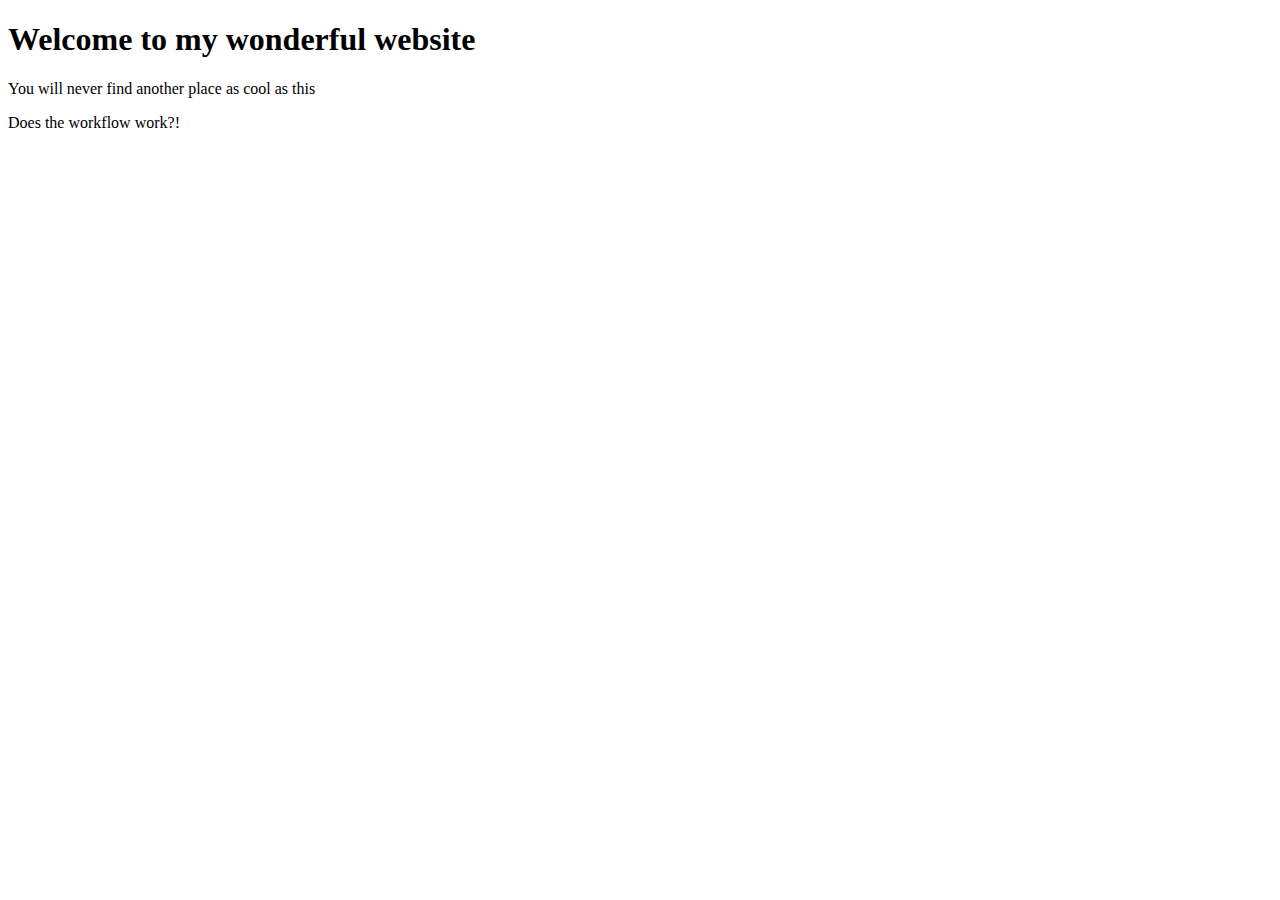
==== resume/index.html @ 7b91b8df "Testing Github Actions" ====
<!doctype html>
<html>
    <head>
        <meta charset="utf-8">
        <title>My wonderful website</title>
        <link rel="stylesheet" href="css/style.css">
    </head>
    <body>
        <h1>Welcome to my wonderful website</h1>
        <p>You will never find another place as cool as this</p>
        <p>Does the workflow work?!</p>
    </body>
</html>
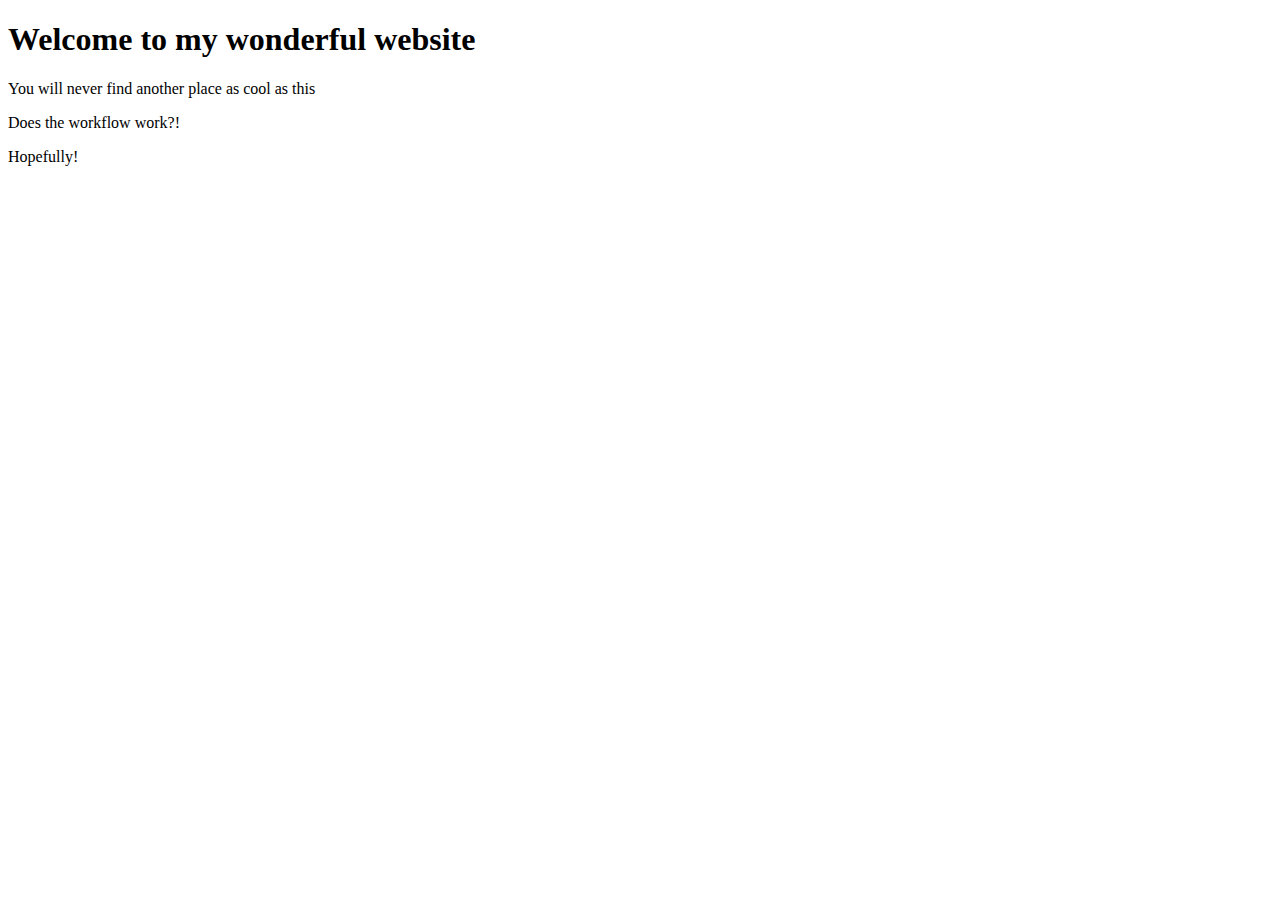
==== commit 0e088d44: "Testing Github Actions" ====
--- a/resume/index.html
+++ b/resume/index.html
@@ -9,5 +9,6 @@
         <h1>Welcome to my wonderful website</h1>
         <p>You will never find another place as cool as this</p>
         <p>Does the workflow work?!</p>
+        <p>Hopefully!</p>
     </body>
 </html>
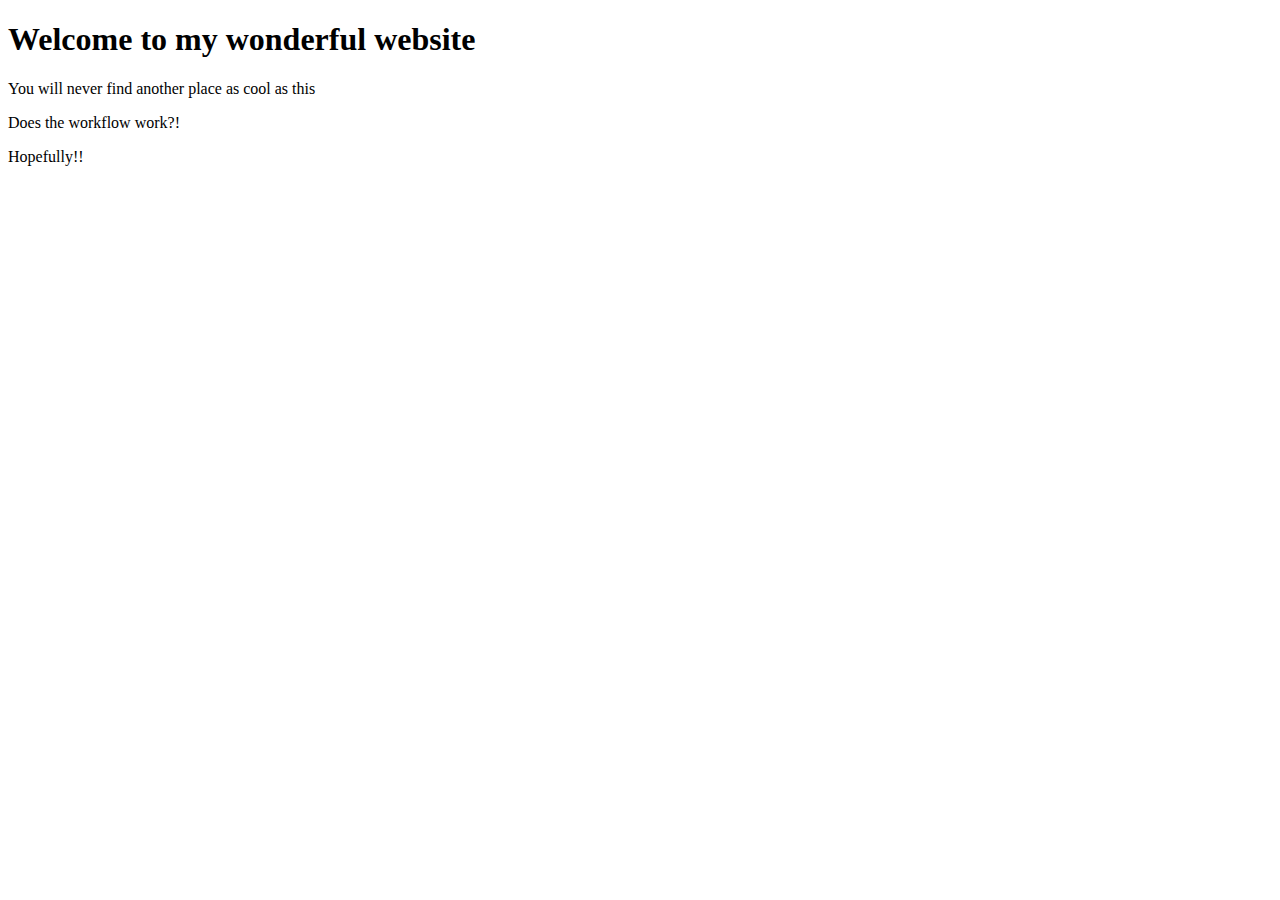
==== commit ea598d96: "Testing Github Actions" ====
--- a/resume/index.html
+++ b/resume/index.html
@@ -9,6 +9,6 @@
         <h1>Welcome to my wonderful website</h1>
         <p>You will never find another place as cool as this</p>
         <p>Does the workflow work?!</p>
-        <p>Hopefully!</p>
+        <p>Hopefully!!</p>
     </body>
 </html>
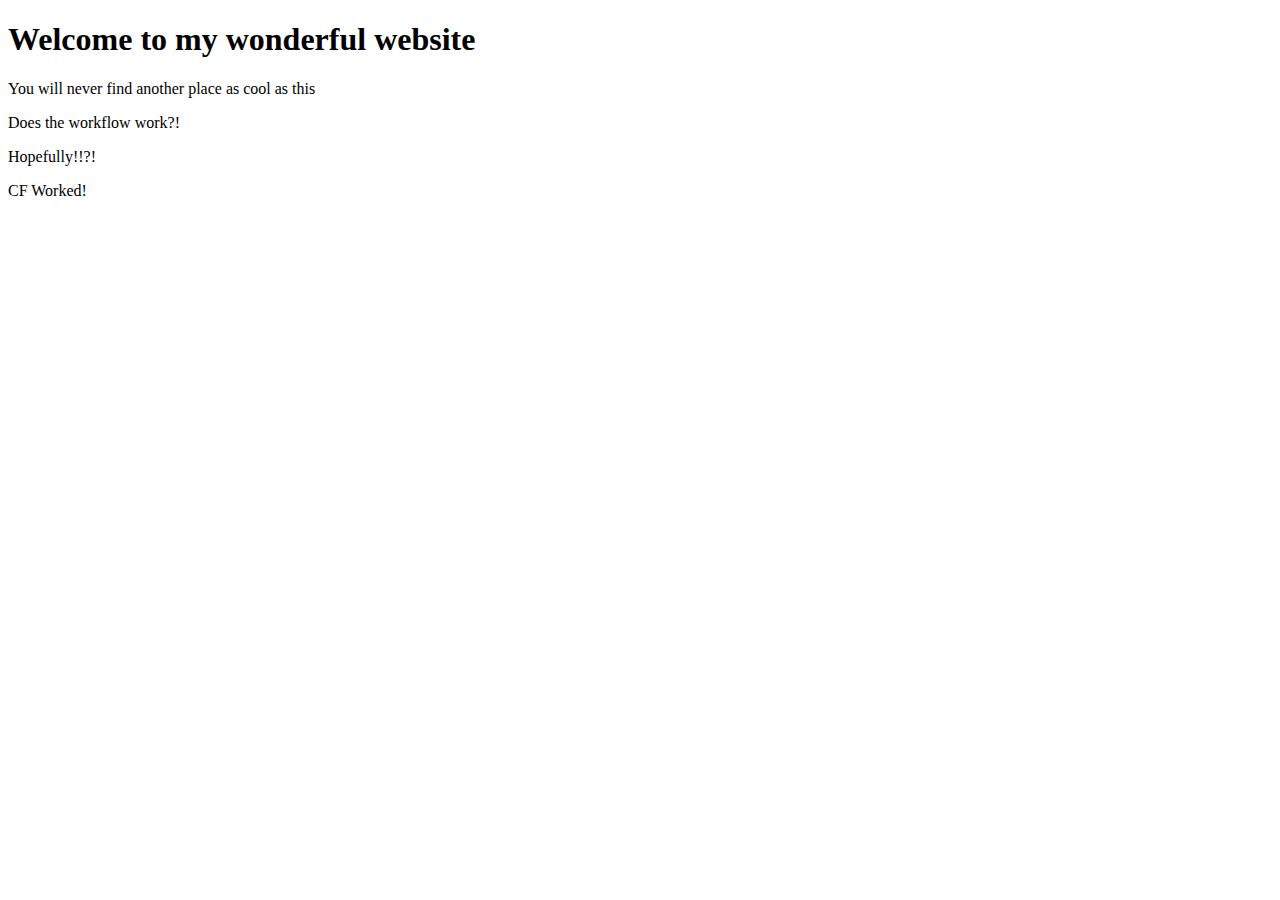
==== commit 5f6d1dcd: "Testing Github Actions" ====
--- a/resume/index.html
+++ b/resume/index.html
@@ -9,6 +9,7 @@
         <h1>Welcome to my wonderful website</h1>
         <p>You will never find another place as cool as this</p>
         <p>Does the workflow work?!</p>
-        <p>Hopefully!!</p>
+        <p>Hopefully!!?!</p>
+        <p>CF Worked!</p>
     </body>
 </html>
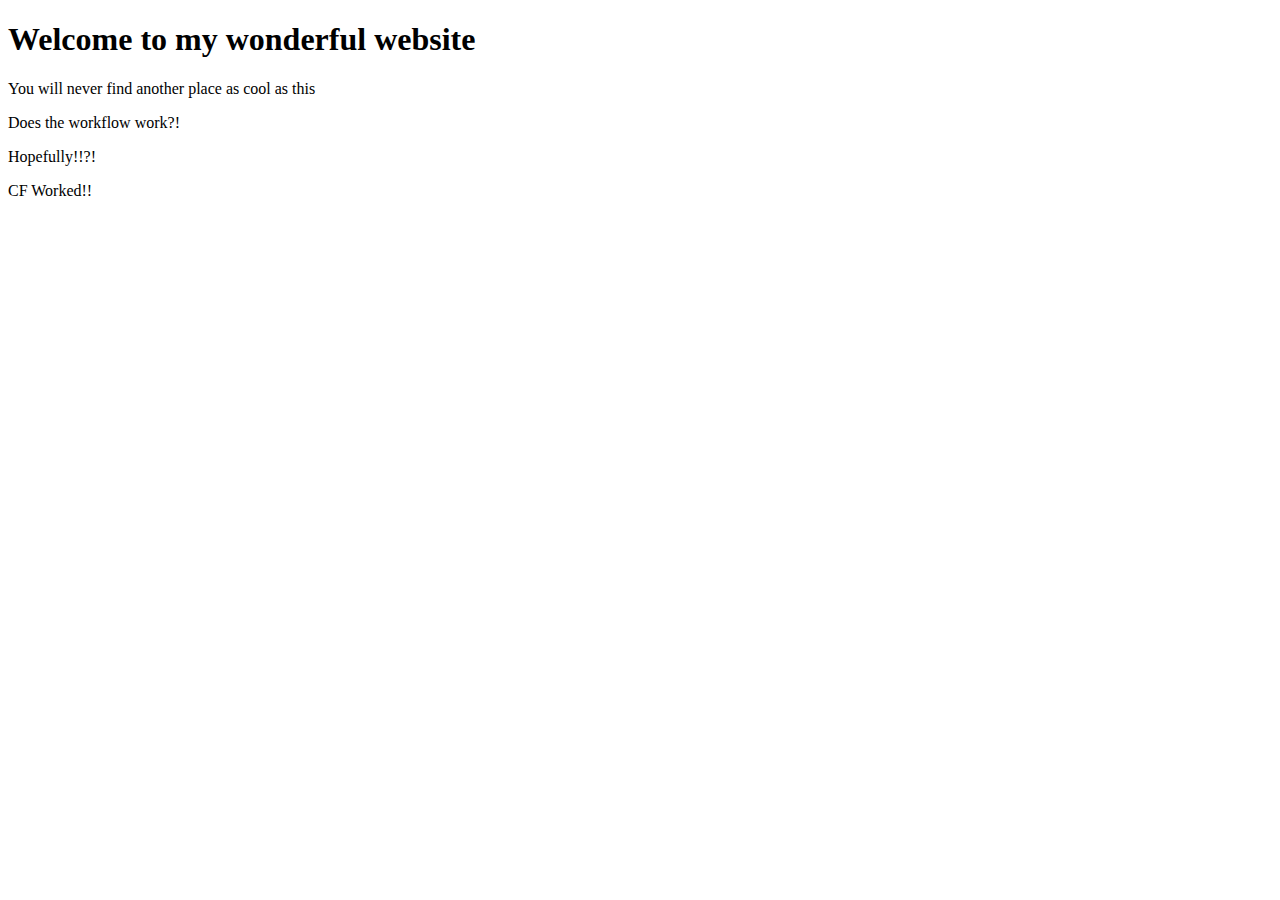
==== commit ebf605d9: "Testing Github Actions" ====
--- a/resume/index.html
+++ b/resume/index.html
@@ -10,6 +10,6 @@
         <p>You will never find another place as cool as this</p>
         <p>Does the workflow work?!</p>
         <p>Hopefully!!?!</p>
-        <p>CF Worked!</p>
+        <p>CF Worked!!</p>
     </body>
 </html>
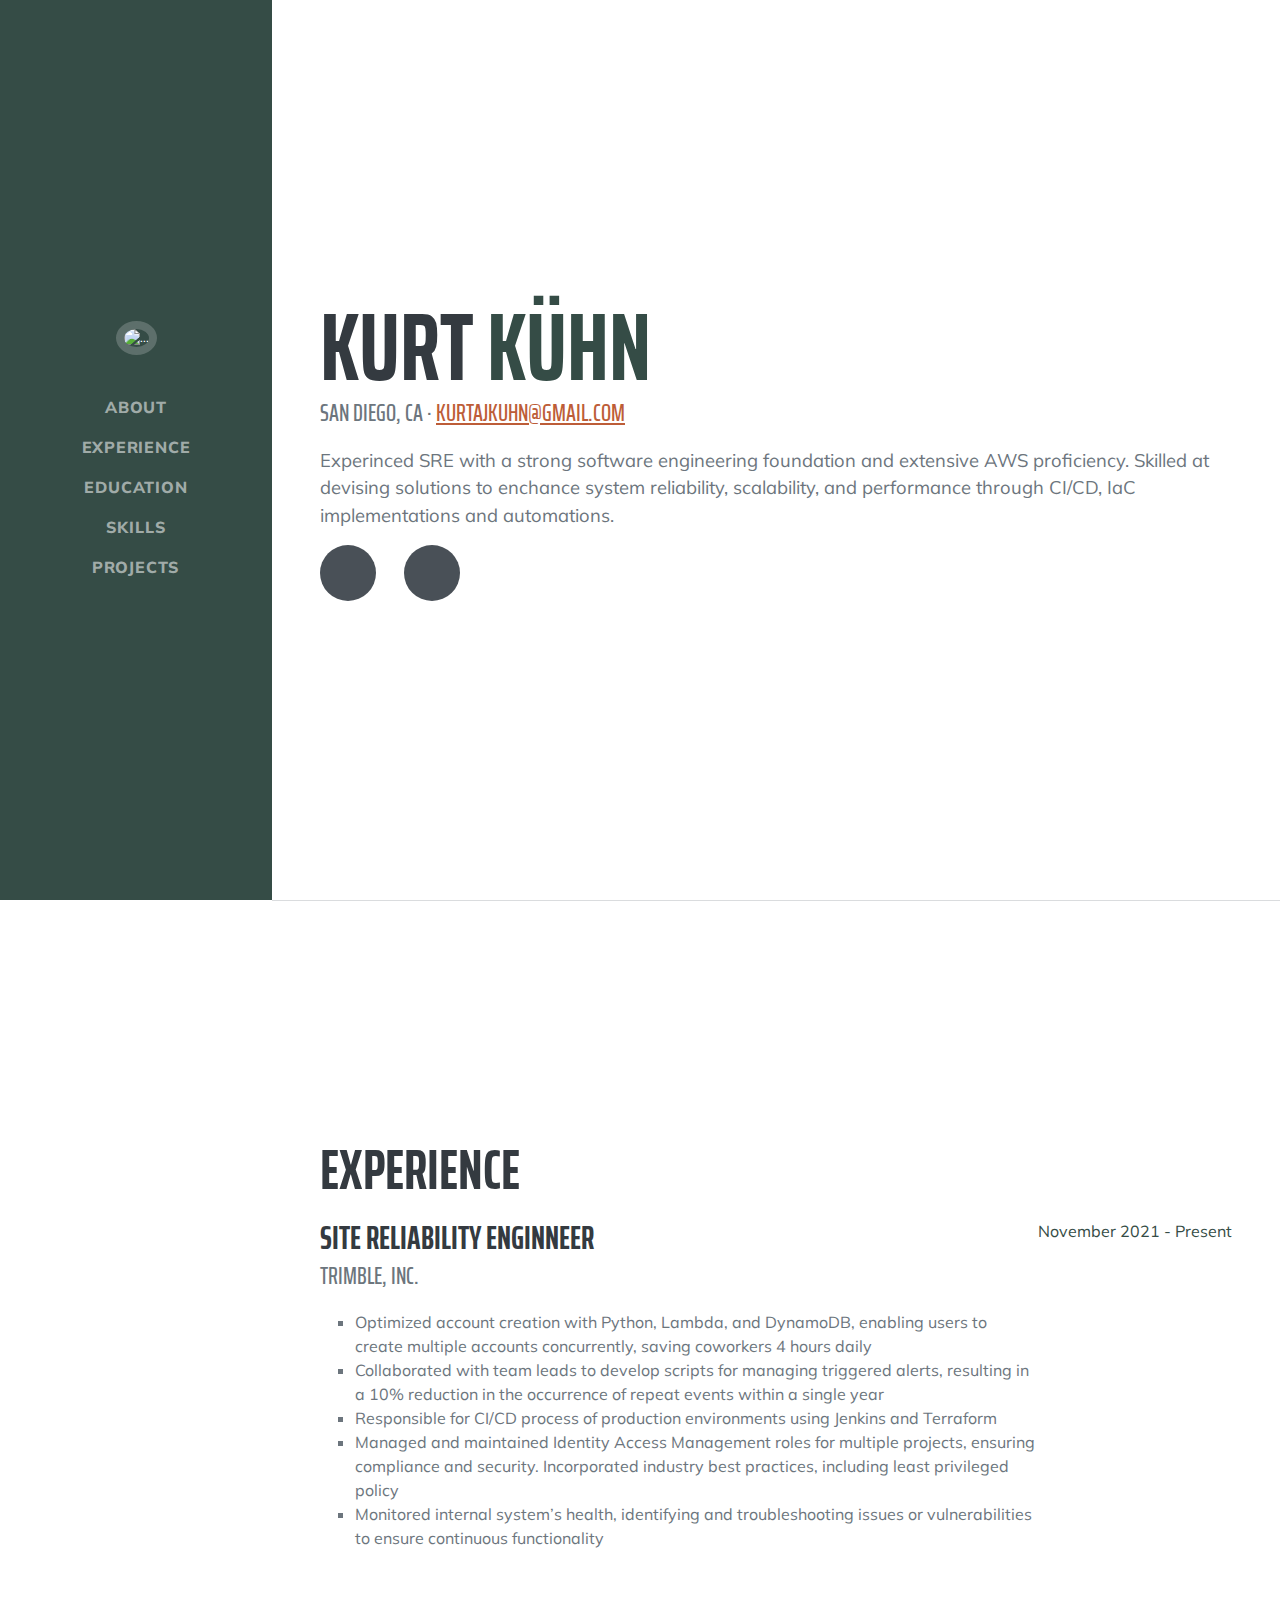
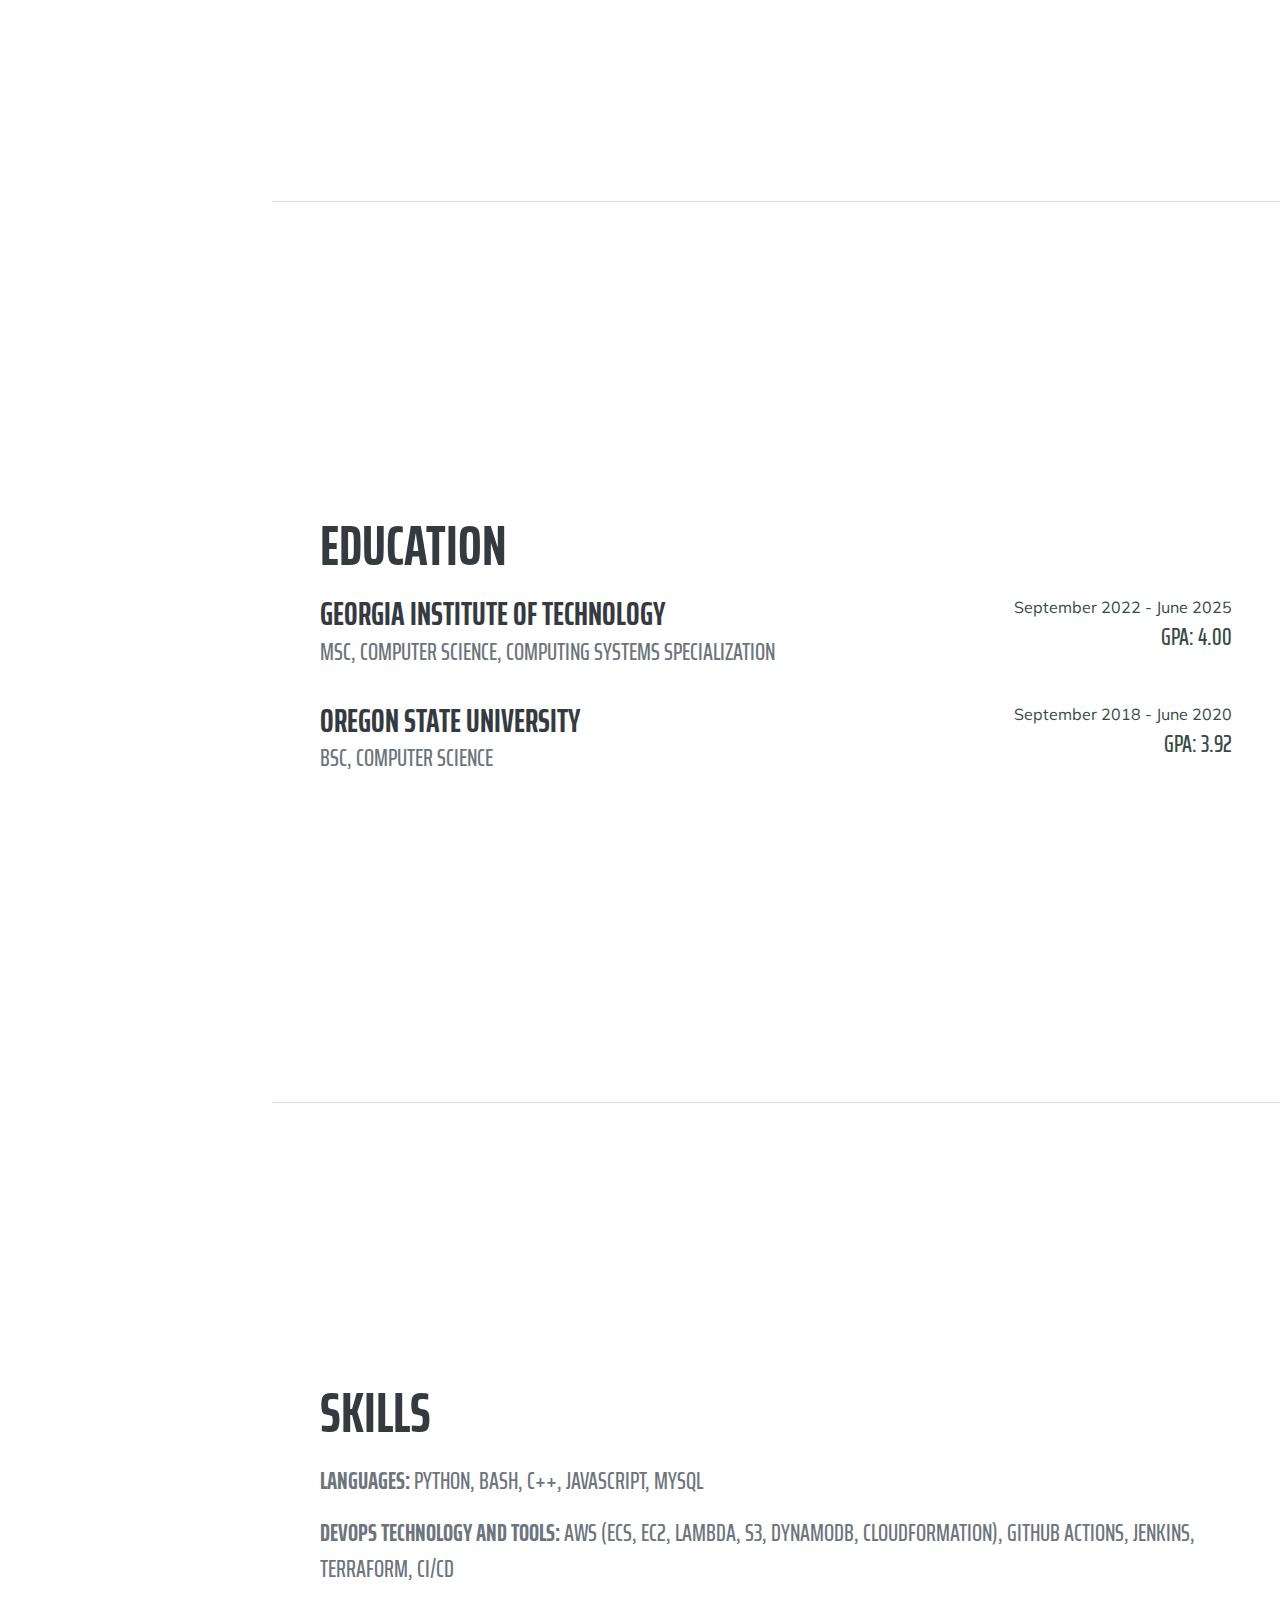
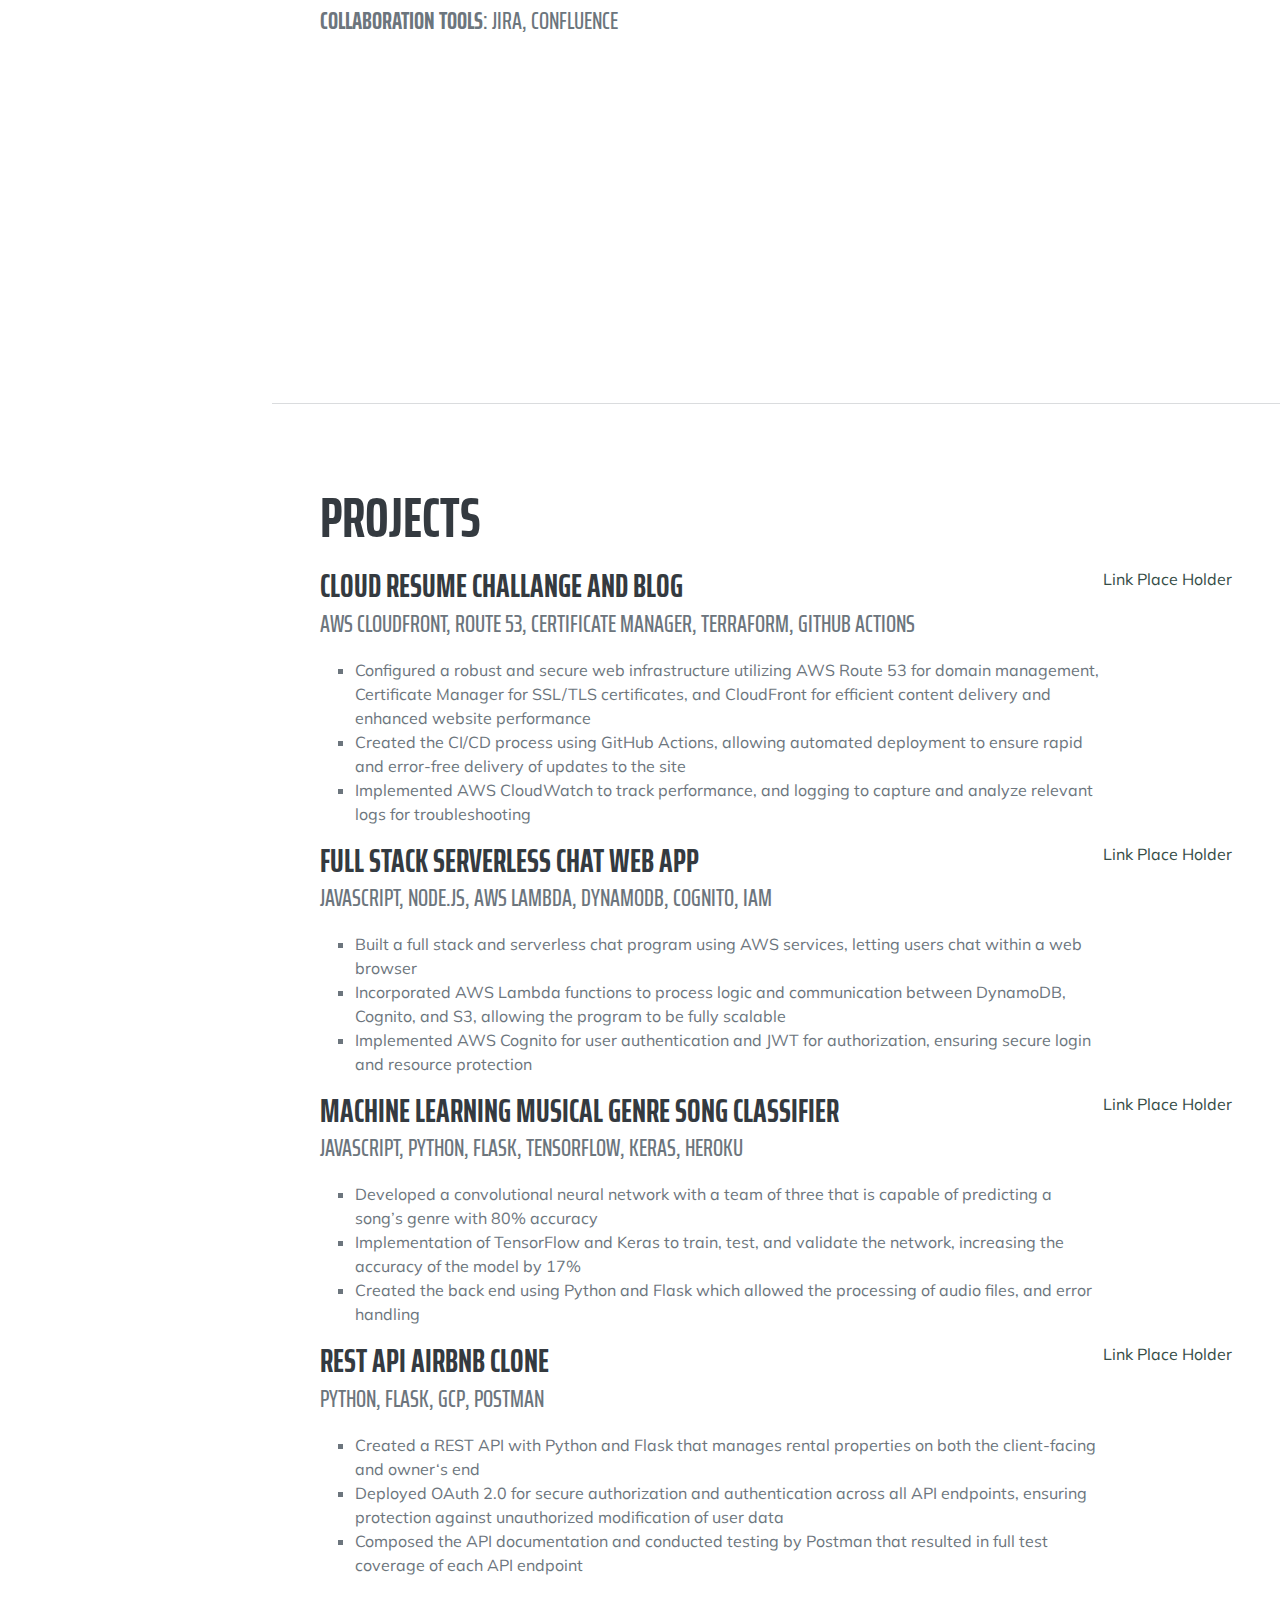
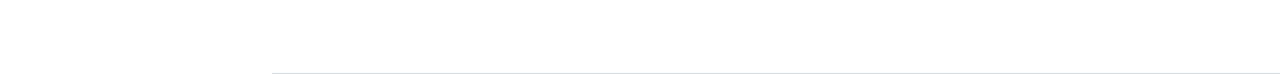
==== commit 58300278: "Fixed formatting issues and adjusted the background colors" ====
--- a/resume/index.html
+++ b/resume/index.html
@@ -1,15 +1,207 @@
-<!doctype html>
-<html>
+<!DOCTYPE html>
+<html lang="en">
     <head>
-        <meta charset="utf-8">
-        <title>My wonderful website</title>
-        <link rel="stylesheet" href="css/style.css">
+        <meta charset="utf-8" />
+        <meta name="viewport" content="width=device-width, initial-scale=1, shrink-to-fit=no" />
+        <meta name="description" content="" />
+        <meta name="author" content="" />
+        <title>Kurt Kühn</title>
+        <link rel="icon" type="image/x-icon" href="assets/img/favicon.ico" />
+
+        <!-- Font Awesome-->
+        <script src="https://use.fontawesome.com/releases/v6.3.0/js/all.js" crossorigin="anonymous"></script>
+        <link rel="stylesheet" href="assets/font/font-mfizz.css">
+
+        <!-- Google fonts-->
+        <link href="https://fonts.googleapis.com/css?family=Saira+Extra+Condensed:500,700" rel="stylesheet" type="text/css" />
+        <link href="https://fonts.googleapis.com/css?family=Muli:400,400i,800,800i" rel="stylesheet" type="text/css" />
+
+        <!-- Core theme CSS (includes Bootstrap)-->
+        <link href="css/styles.css" rel="stylesheet" />
     </head>
-    <body>
-        <h1>Welcome to my wonderful website</h1>
-        <p>You will never find another place as cool as this</p>
-        <p>Does the workflow work?!</p>
-        <p>Hopefully!!?!</p>
-        <p>CF Worked!!</p>
+    <body id="page-top">
+        <!-- Navigation-->
+        <nav class="navbar navbar-expand-lg navbar-dark bg-primary fixed-top" id="sideNav">
+            <a class="navbar-brand js-scroll-trigger" href="#page-top">
+                <span class="d-block d-lg-none">Kurt Kühn</span>
+                <span class="d-none d-lg-block"><img class="img-fluid img-profile rounded-circle mx-auto mb-2" src="assets/img/profile.png" alt="..." /></span>
+            </a>
+            <button class="navbar-toggler" type="button" data-bs-toggle="collapse" data-bs-target="#navbarResponsive" aria-controls="navbarResponsive" aria-expanded="false" aria-label="Toggle navigation"><span class="navbar-toggler-icon"></span></button>
+            <div class="collapse navbar-collapse" id="navbarResponsive">
+                <ul class="navbar-nav">
+                    <li class="nav-item"><a class="nav-link js-scroll-trigger" href="#about">About</a></li>
+                    <li class="nav-item"><a class="nav-link js-scroll-trigger" href="#experience">Experience</a></li>
+                    <li class="nav-item"><a class="nav-link js-scroll-trigger" href="#education">Education</a></li>
+                    <li class="nav-item"><a class="nav-link js-scroll-trigger" href="#skills">Skills</a></li>
+                    <li class="nav-item"><a class="nav-link js-scroll-trigger" href="#projects">Projects</a></li>
+
+                </ul>
+            </div>
+        </nav>
+
+        <!-- Page Content-->
+        <div class="container-fluid p-0">
+            <!-- About-->
+            <section class="resume-section" id="about">
+                <div class="resume-section-content">
+                    <h1 class="mb-0">
+                        Kurt
+                        <span class="text-primary">Kühn</span>
+                    </h1>
+                    <div class="subheading mb-5">
+                        San Diego, CA ·
+                        <a href="mailto:kurtajkuhn@gmail.com">kurtajkuhn@gmail.com</a>
+                    </div>
+                    <p class="lead mb-5">Experinced SRE  with a strong software engineering foundation and extensive AWS proficiency. Skilled at devising solutions to enchance system reliability, scalability, and performance through CI/CD, IaC implementations and automations.</p>
+                    <div class="social-icons">
+                        <a class="social-icon" href="#!"><i class="fab fa-linkedin-in"></i></a>
+                        <a class="social-icon" href="#!"><i class="fab fa-github"></i></a>
+                    </div>
+                </div>
+            </section>
+
+
+            <hr class="m-0" />
+            <!-- Experience-->
+            <section class="resume-section" id="experience">
+                <div class="resume-section-content">
+                    <h2 class="mb-5">Experience</h2>
+                    <div class="d-flex flex-column flex-md-row justify-content-between mb-5">
+                        <div class="flex-grow-1">
+                            <h3 class="mb-0">Site Reliability Enginneer</h3>
+                            <div class="subheading mb-3">Trimble, Inc.</div>
+                            <ui id="bullets">
+                              <li>Optimized account creation with Python, Lambda, and DynamoDB, enabling users to create multiple accounts concurrently, saving coworkers 4 hours daily</li>
+                              <li>Collaborated with team leads to develop scripts for managing triggered alerts, resulting in a 10% reduction in the occurrence of repeat events within a single year</li>
+                              <li>Responsible for CI/CD process of production environments using Jenkins and Terraform</li>
+                              <li>Managed and maintained Identity Access Management roles for multiple projects, ensuring compliance and security. Incorporated industry best practices, including least privileged policy</li>
+                              <li>Monitored internal system’s health, identifying and troubleshooting issues or vulnerabilities to ensure continuous functionality</li>
+                            </ui>
+                        </div>
+                        <div class="flex-shrink-0"><span class="text-primary">November 2021 - Present</span></div>
+                    </div> <!-- End of one position -->
+              <!-- Additional experience goes here -->
+
+                </div>
+            </section>
+            <hr class="m-0" />
+
+            <!-- Education-->
+            <section class="resume-section" id="education">
+                <div class="resume-section-content">
+                    <h2 class="mb-5">Education</h2>
+                    <div class="d-flex flex-column flex-md-row justify-content-between mb-5">
+                        <div class="flex-grow-1">
+                            <h3 class="mb-0">Georgia Institute of Technology</h3>
+                            <div class="subheading mb-3">MSc, Computer Science, Computing Systems Specialization
+                              <!-- <div class="subheading mb-2">Computer Science, Computing Systems Specialization</div> -->
+                            </div>
+                        </div>
+                        <div class="flex-shrink-1">
+                          <span class="text-primary">
+                            September 2022 - June 2025
+                            <div class="subheading mb-4">GPA: 4.00</div>
+                          </span>
+                        </div>
+                    </div>
+                    <div class="d-flex flex-column flex-md-row justify-content-between">
+                        <div class="flex-grow-1">
+                            <h3 class="mb-0">Oregon State University</h3>
+                            <div class="subheading mb-3">BSc, Computer Science</div>
+                        </div>
+                        <div class="flex-shrink-0">
+                          <span class="text-primary">
+                            September 2018 - June 2020
+                            <div class="subheading mb-4">GPA: 3.92</div>
+                          </span></div>
+                    </div>
+                </div>
+            </section>
+            <hr class="m-0" />
+
+            <!-- Skills-->
+            <section class="resume-section" id="skills">
+                <div class="resume-section-content">
+                    <h2 class="mb-5">Skills</h2>
+                    <div class="subheading mb-3"><b>Languages:</b> Python, Bash, C++, JavaScript, MySQL</div>
+                    <div class="subheading mb-3"><b>DevOps Technology and Tools:</b> AWS (ECS, EC2, Lambda, S3, DynamoDB, CloudFormation), GitHub Actions, Jenkins,  Terraform, CI/CD</b></div>
+                    <div class="subheading mb-3"><b>Collaboration Tools</b>: Jira, Confluence</div>
+                    <ul class="list-inline dev-icons">
+                        <li class="list-inline-item"><i class="fab fa-python"></i></li> <!-- Python -->
+                        <li class="list-inline-item"><i class="fab fa-js-square"></i></li> <!-- Javascript -->
+                        <li class="list-inline-item"><i class="icon-cplusplus"></i></li> <!-- C++ -->
+                        <li class="list-inline-item"><i class="icon-mysql"></i> <!-- MySql -->
+                        <li class="list-inline-item"><i class="fab fa-aws"></i></li> <!-- AWS -->
+                        <li class="list-inline-item"><i class="fab fa-jenkins"></i></li> <!-- Jenkins -->
+                        <li class="list-inline-item"><i class="fab fa-jira"></i></li> <!-- Jira -->
+                        <li class="list-inline-item"><i class="fab fa-confluence"></i></li> <!-- Confluence -->
+                    </ul>
+              </div>
+            </section>
+
+            <!-- Projects-->
+            <hr class="m-0" />
+            <section class="resume-section" id="projects">
+                <div class="resume-section-content">
+                    <h2 class="mb-5">Projects</h2>
+
+                    <div class="d-flex flex-column flex-md-row justify-content-between mb-5">
+                        <div class="flex-grow-1">
+                            <h3 class="mb-0">Cloud Resume Challange and Blog</h3>
+                            <div class="subheading mb-3">AWS Cloudfront, Route 53, Certificate Manager, Terraform, GitHub Actions</div>
+                            <ui id="bullets">
+                              <li>Configured a robust and secure web infrastructure utilizing AWS Route 53 for domain management, Certificate Manager for SSL/TLS certificates, and CloudFront for efficient content delivery and enhanced website performance</li>
+                              <li>Created the CI/CD process using GitHub Actions, allowing automated deployment to ensure rapid and error-free delivery of updates to the site</li>
+                              <li>Implemented AWS CloudWatch to track performance, and logging to capture and analyze relevant logs for troubleshooting</li>
+                            </ui>
+                        </div>
+                        <div class="flex-shrink-0"><span class="text-primary">Link Place Holder</span></div>
+                    </div>
+                    <div class="d-flex flex-column flex-md-row justify-content-between mb-5">
+                        <div class="flex-grow-1">
+                            <h3 class="mb-0">Full Stack Serverless Chat Web App</h3>
+                            <div class="subheading mb-3">JavaScript, Node.js, AWS Lambda, DynamoDB, Cognito, IAM</div>
+                            <ui id="bullets">
+                              <li>Built a full stack and serverless chat program using AWS services, letting users chat within a web browser</li>
+                              <li>Incorporated AWS Lambda functions to process logic and communication between DynamoDB, Cognito, and S3, allowing the program to be fully scalable</li>
+                              <li>Implemented AWS Cognito for user authentication and JWT for authorization, ensuring secure login and resource protection</li>
+                            </ui>
+                        </div>
+                        <div class="flex-shrink-0"><span class="text-primary">Link Place Holder</span></div>
+                    </div> <!-- End of one position -->
+
+                    <div class="d-flex flex-column flex-md-row justify-content-between mb-5">
+                        <div class="flex-grow-1">
+                            <h3 class="mb-0">Machine Learning  Musical Genre Song  Classifier</h3>
+                            <div class="subheading mb-3">JavaScript, Python, Flask, TensorFlow, Keras, Heroku</div>
+                            <ui id="bullets">
+                              <li>Developed a convolutional neural network with a team of three that is capable of predicting a song’s genre with 80% accuracy</li>
+                              <li>Implementation of TensorFlow and Keras to train, test, and validate the network, increasing the accuracy of the model by 17%</li>
+                              <li>Created the back end using Python and Flask which allowed the processing of audio files, and error handling</li>
+                            </ui>
+                        </div>
+                        <div class="flex-shrink-0"><span class="text-primary">Link Place Holder</span></div>
+                    </div> <!-- End of one position -->
+
+                    <div class="d-flex flex-column flex-md-row justify-content-between mb-5">
+                        <div class="flex-grow-1">
+                            <h3 class="mb-0">REST API Airbnb Clone</h3>
+                            <div class="subheading mb-3">Python, Flask, GCP, Postman</div>
+                            <ui id="bullets">
+                              <li>Created a REST API with Python and Flask that manages rental properties on both the client-facing and owner‘s end</li>
+                              <li>Deployed OAuth 2.0 for secure authorization and authentication across all API endpoints, ensuring protection against unauthorized modification of user data</li>
+                              <li>Composed the API documentation and conducted testing by Postman that resulted in full test coverage of each API endpoint</li>
+                            </ui>
+                        </div>
+                        <div class="flex-shrink-0"><span class="text-primary">Link Place Holder</span></div>
+                    </div> <!-- End of one position -->
+                </div>
+            </section>
+            <hr class="m-0" />
+
+        <!-- Bootstrap core JS-->
+        <script src="https://cdn.jsdelivr.net/npm/bootstrap@5.2.3/dist/js/bootstrap.bundle.min.js"></script>
+        <!-- Core theme JS-->
+        <script src="js/scripts.js"></script>
     </body>
 </html>
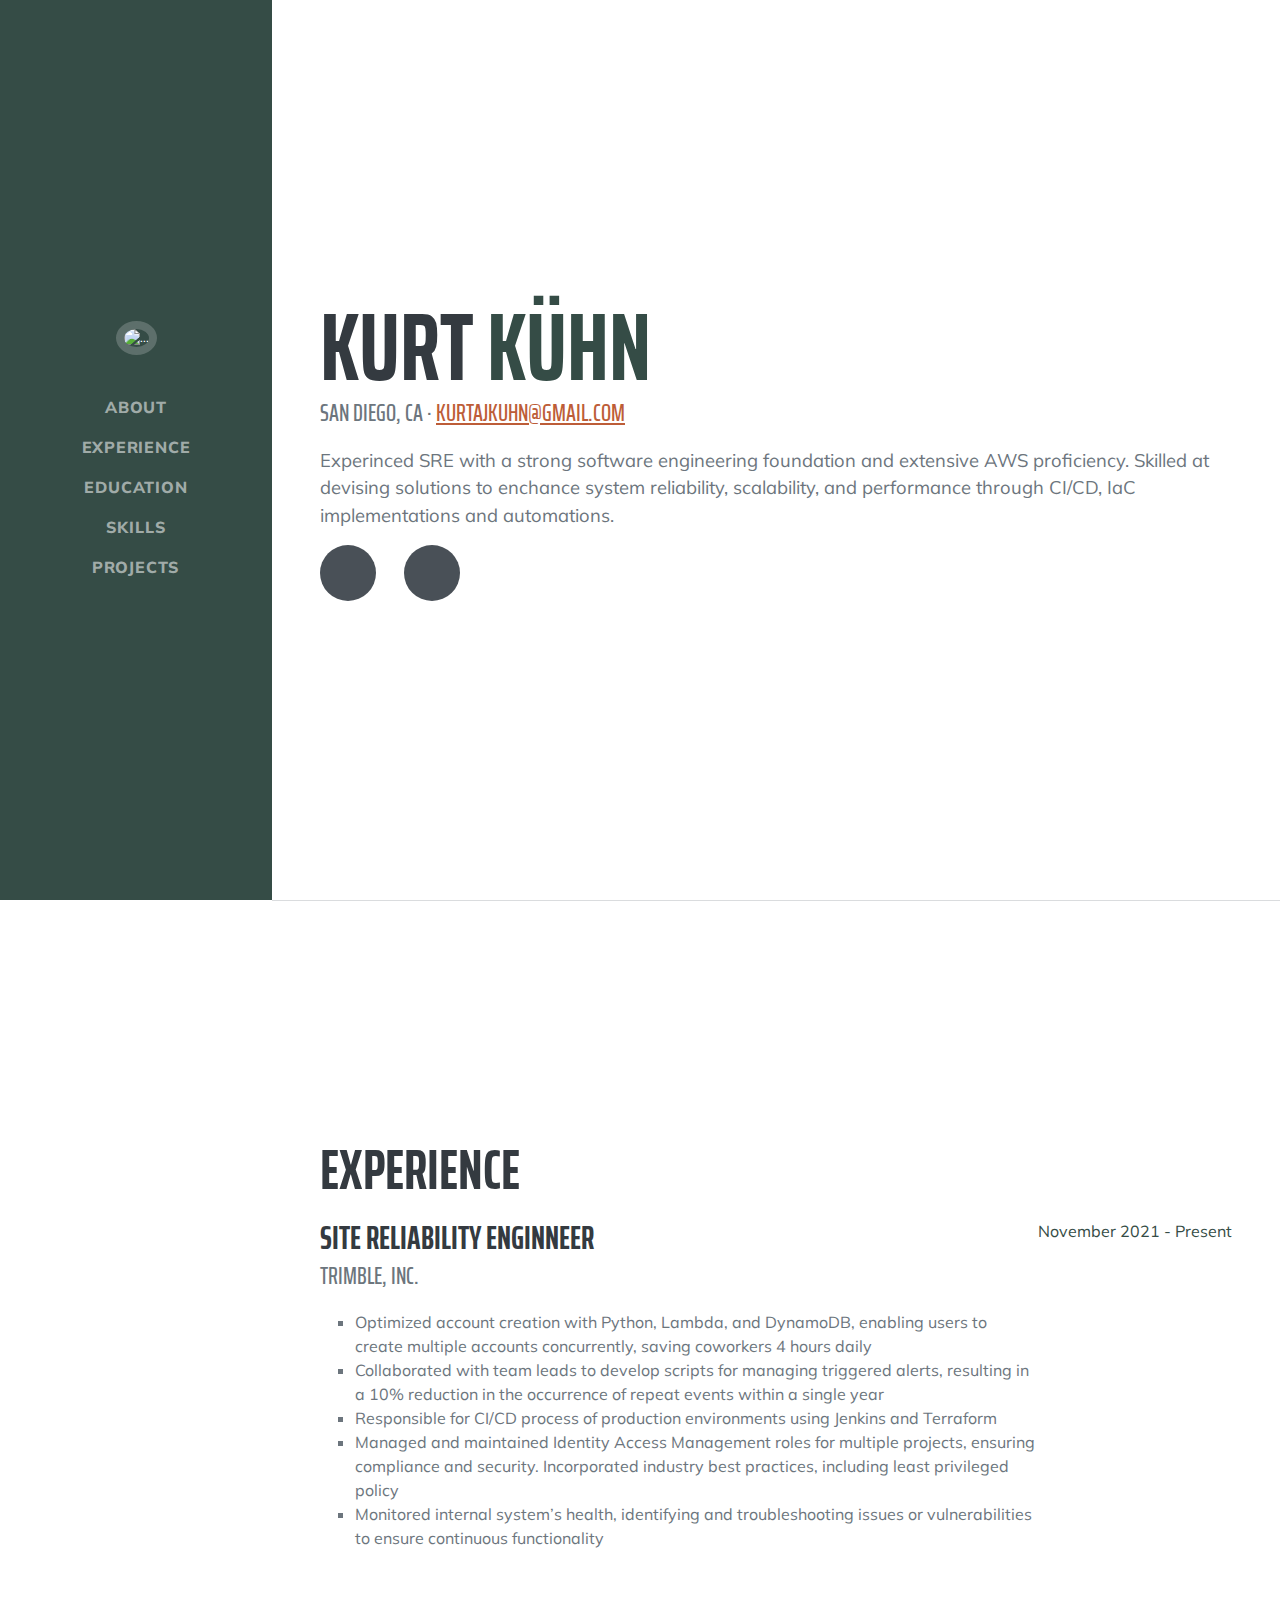
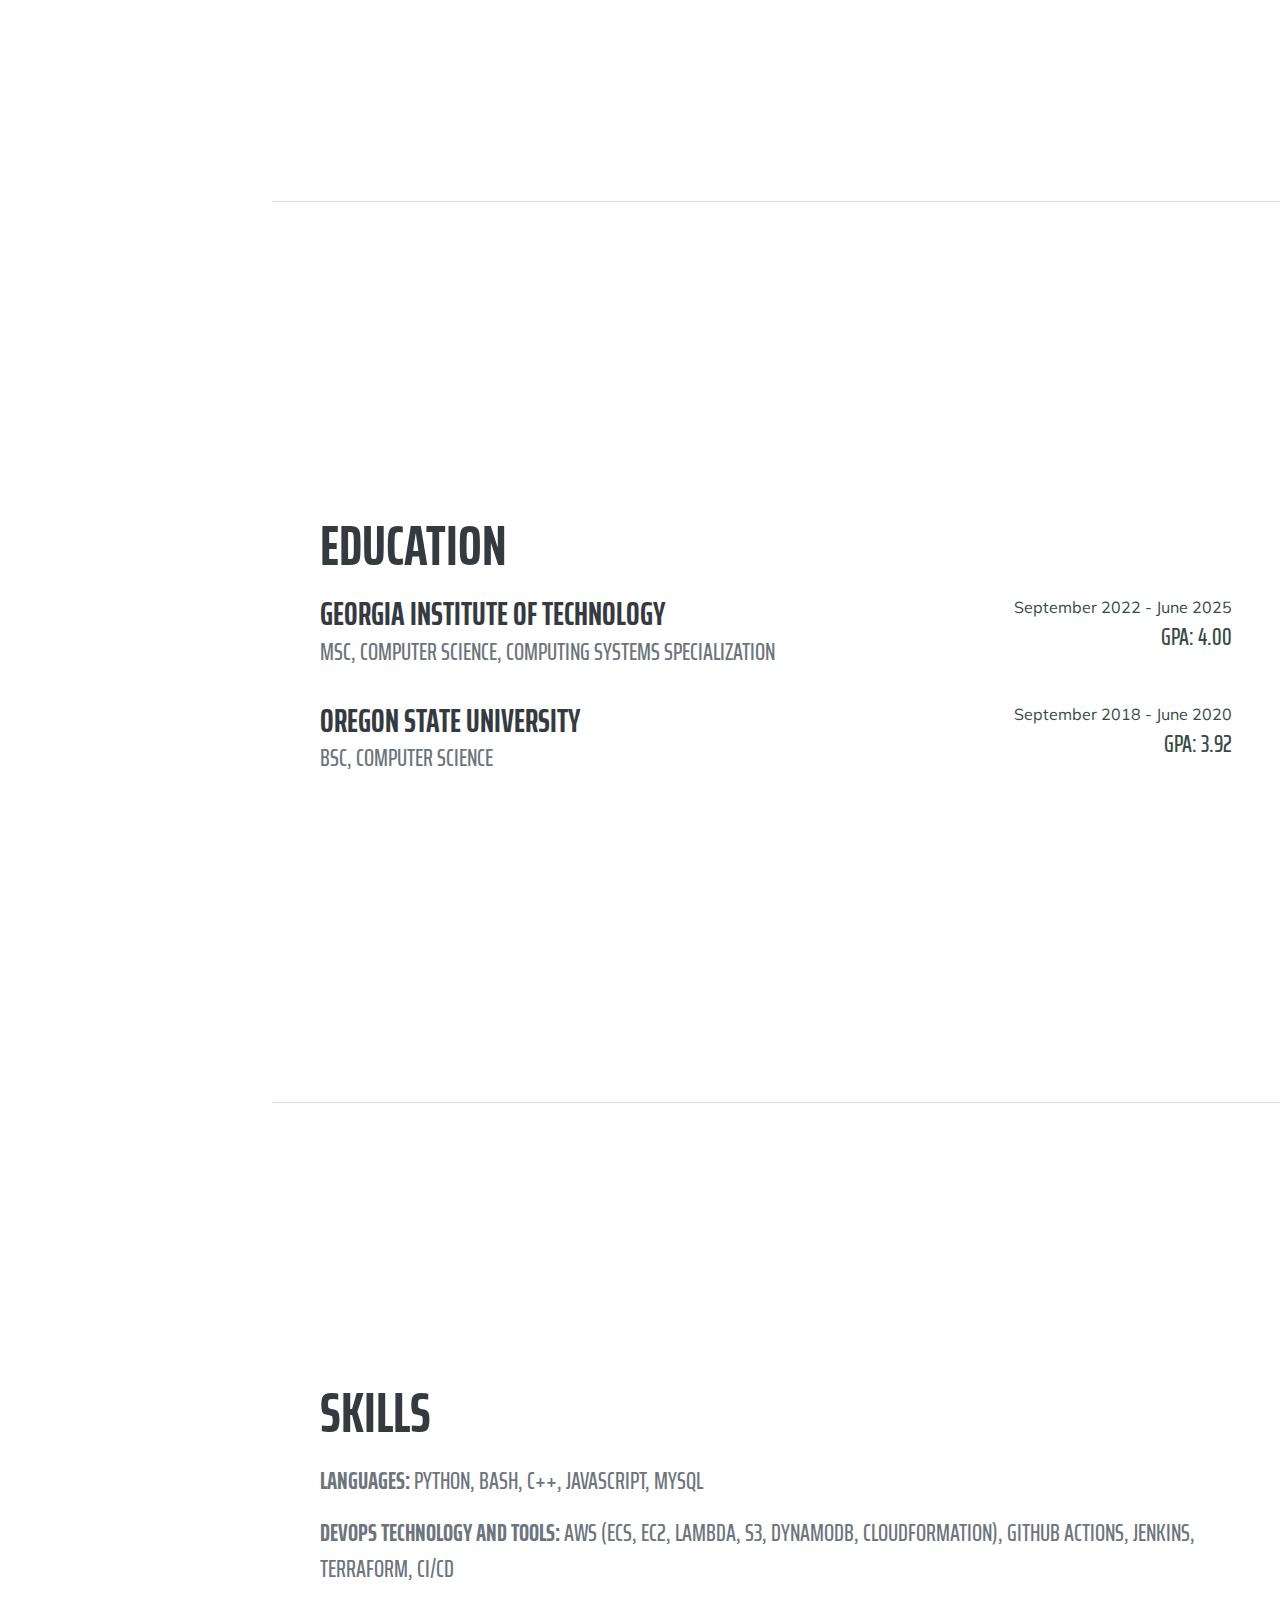
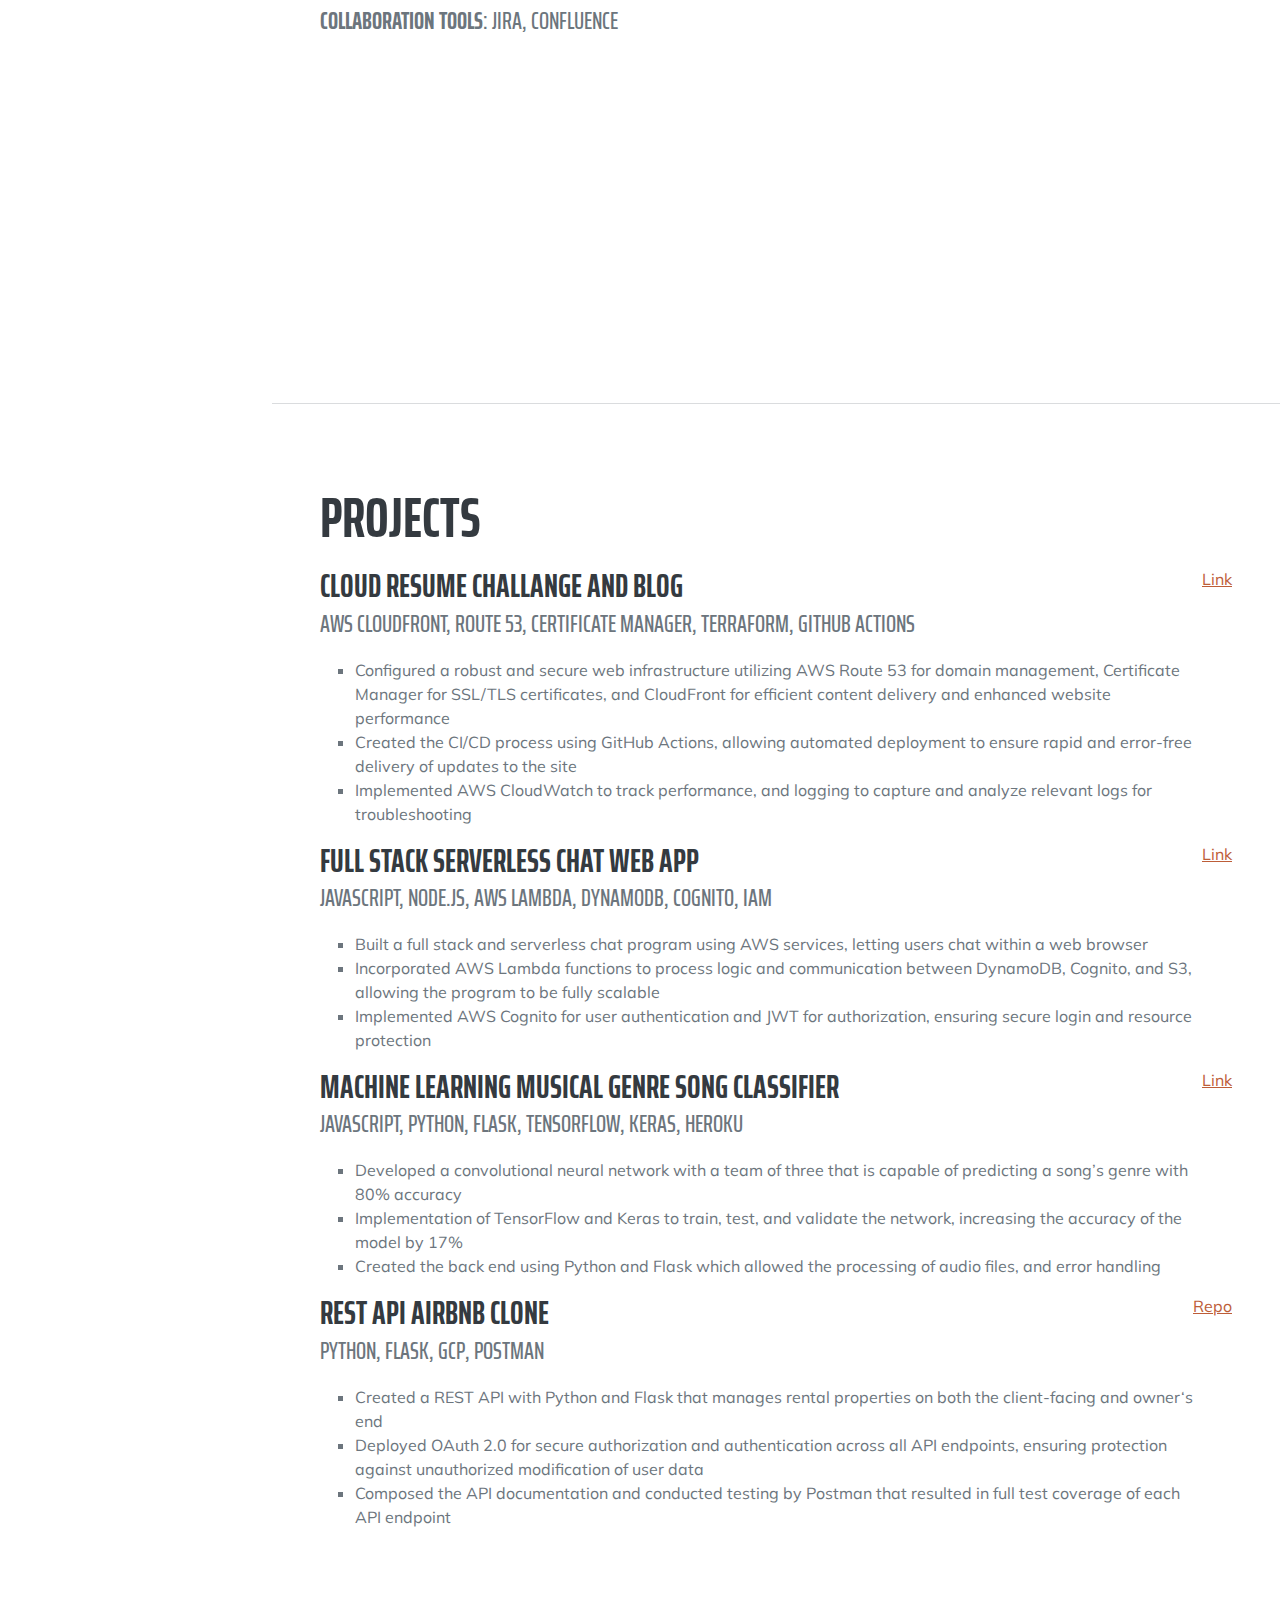
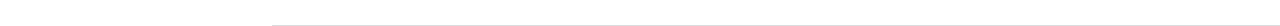
==== commit 617b384e: "Updated hrefs to have actual links" ====
--- a/resume/index.html
+++ b/resume/index.html
@@ -54,8 +54,8 @@
                     </div>
                     <p class="lead mb-5">Experinced SRE  with a strong software engineering foundation and extensive AWS proficiency. Skilled at devising solutions to enchance system reliability, scalability, and performance through CI/CD, IaC implementations and automations.</p>
                     <div class="social-icons">
-                        <a class="social-icon" href="#!"><i class="fab fa-linkedin-in"></i></a>
-                        <a class="social-icon" href="#!"><i class="fab fa-github"></i></a>
+                        <a class="social-icon" href="https://www.linkedin.com/in/kurt-kuhn/"><i class="fab fa-linkedin-in"></i></a>
+                        <a class="social-icon" href="https://github.com/KurtKuhn"><i class="fab fa-github"></i></a>
                     </div>
                 </div>
             </section>
@@ -155,7 +155,7 @@
                               <li>Implemented AWS CloudWatch to track performance, and logging to capture and analyze relevant logs for troubleshooting</li>
                             </ui>
                         </div>
-                        <div class="flex-shrink-0"><span class="text-primary">Link Place Holder</span></div>
+                        <div class="flex-shrink-0"><span class="text-primary"><a href="https://kurtkuhn.me" target="_blank">Link</span></div></a>
                     </div>
                     <div class="d-flex flex-column flex-md-row justify-content-between mb-5">
                         <div class="flex-grow-1">
@@ -167,7 +167,7 @@
                               <li>Implemented AWS Cognito for user authentication and JWT for authorization, ensuring secure login and resource protection</li>
                             </ui>
                         </div>
-                        <div class="flex-shrink-0"><span class="text-primary">Link Place Holder</span></div>
+                        <div class="flex-shrink-0"><span class="text-primary"><a href="http://kurtkuhn-aws-serverless-chat.s3-website-us-west-1.amazonaws.com/" target="_blank">Link</a></span></div>
                     </div> <!-- End of one position -->
 
                     <div class="d-flex flex-column flex-md-row justify-content-between mb-5">
@@ -180,7 +180,7 @@
                               <li>Created the back end using Python and Flask which allowed the processing of audio files, and error handling</li>
                             </ui>
                         </div>
-                        <div class="flex-shrink-0"><span class="text-primary">Link Place Holder</span></div>
+                        <div class="flex-shrink-0"><span class="text-primary"><a href="https://cnn-music-classifier.herokuapp.com/" target="_blank">Link</a></span></div>
                     </div> <!-- End of one position -->
 
                     <div class="d-flex flex-column flex-md-row justify-content-between mb-5">
@@ -193,7 +193,7 @@
                               <li>Composed the API documentation and conducted testing by Postman that resulted in full test coverage of each API endpoint</li>
                             </ui>
                         </div>
-                        <div class="flex-shrink-0"><span class="text-primary">Link Place Holder</span></div>
+                        <div class="flex-shrink-0"><span class="text-primary"><a href="https://github.com/KurtKuhn/AirBnB-API-Clone-Flask" target="_blank">Repo</a></span></div>
                     </div> <!-- End of one position -->
                 </div>
             </section>
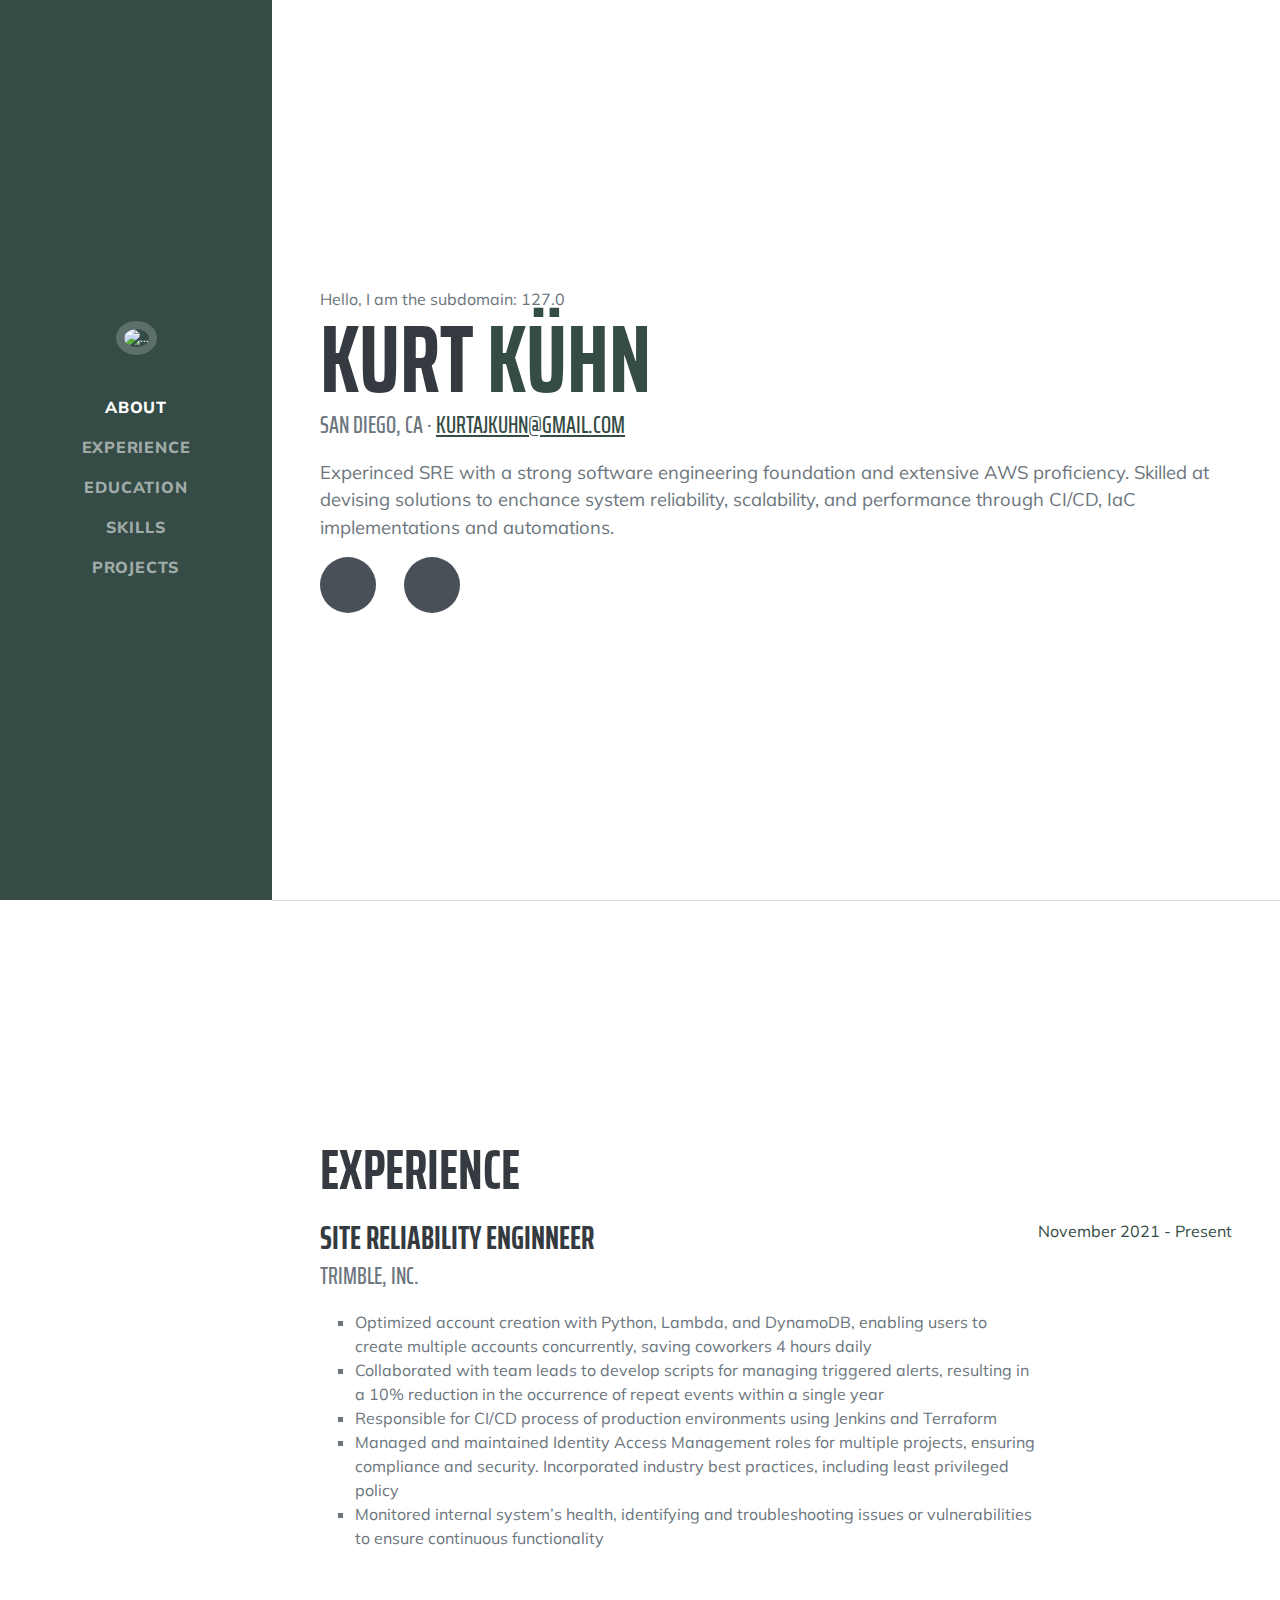
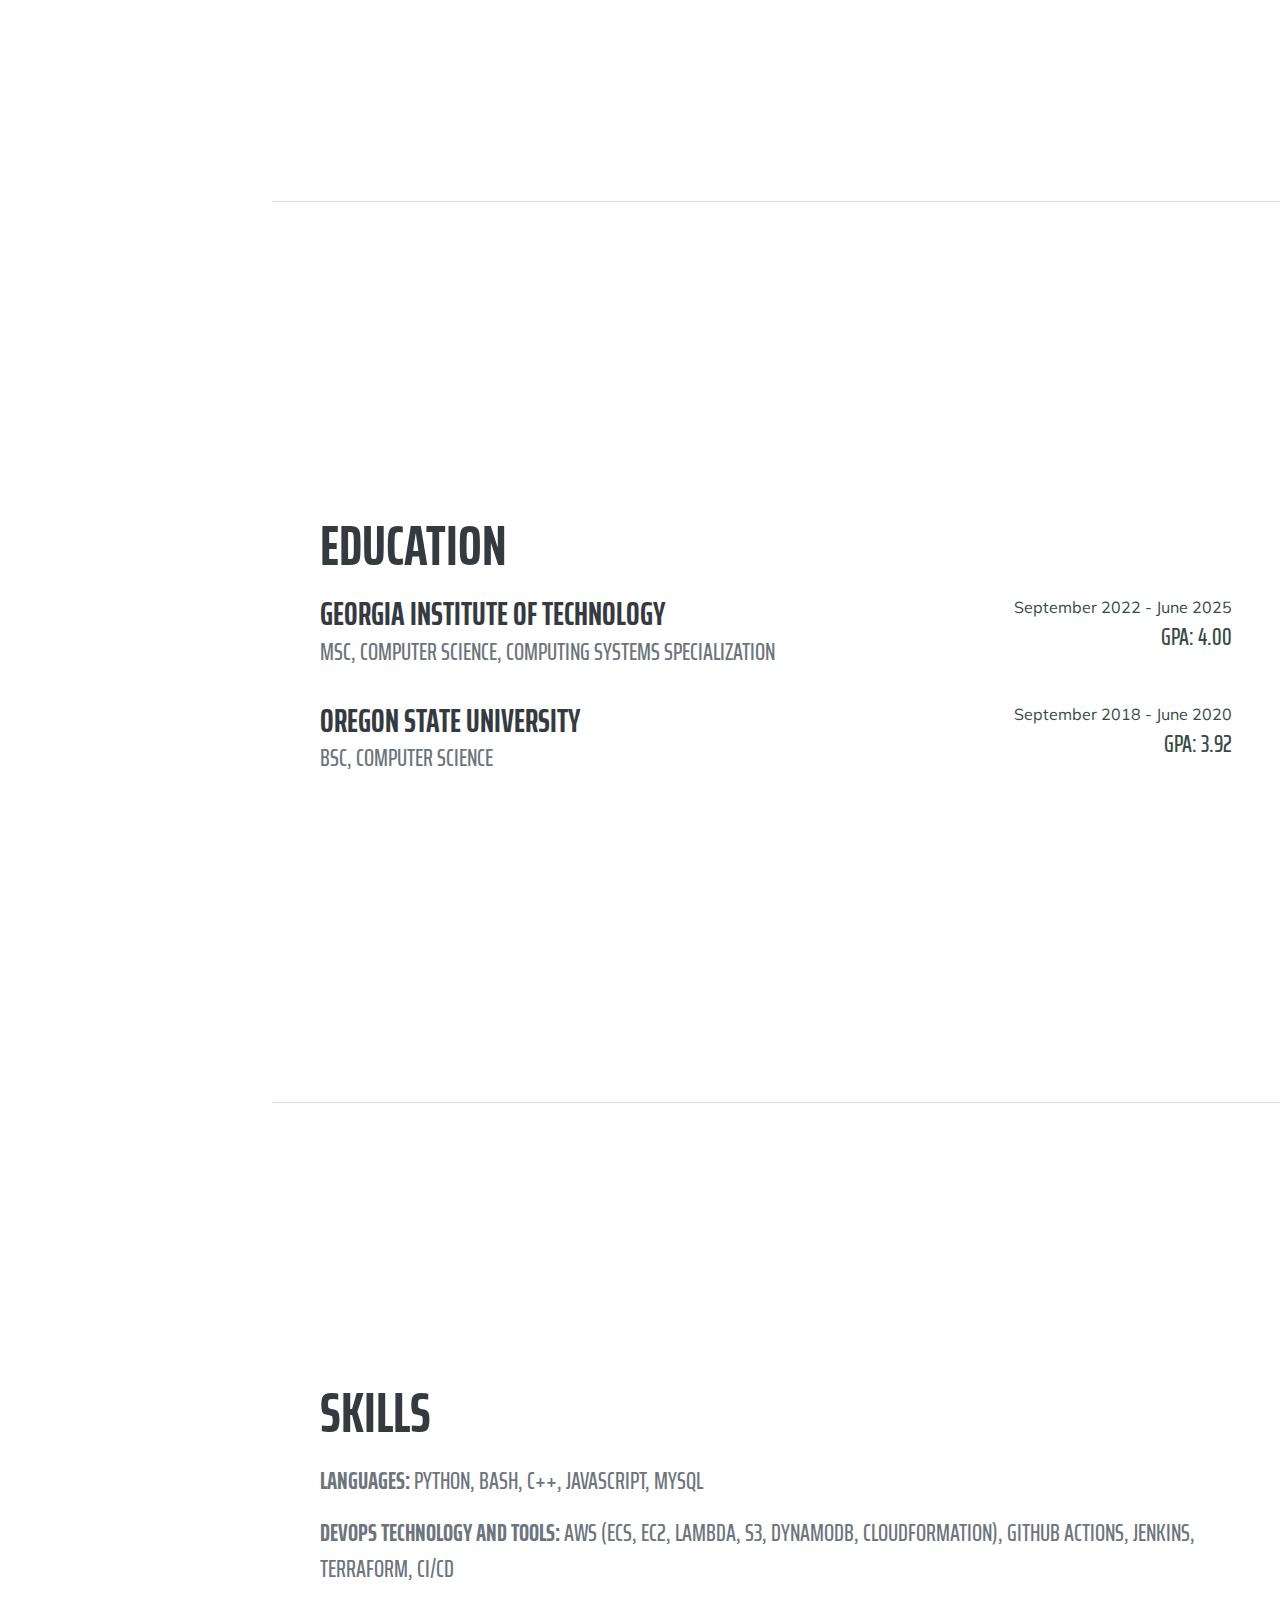
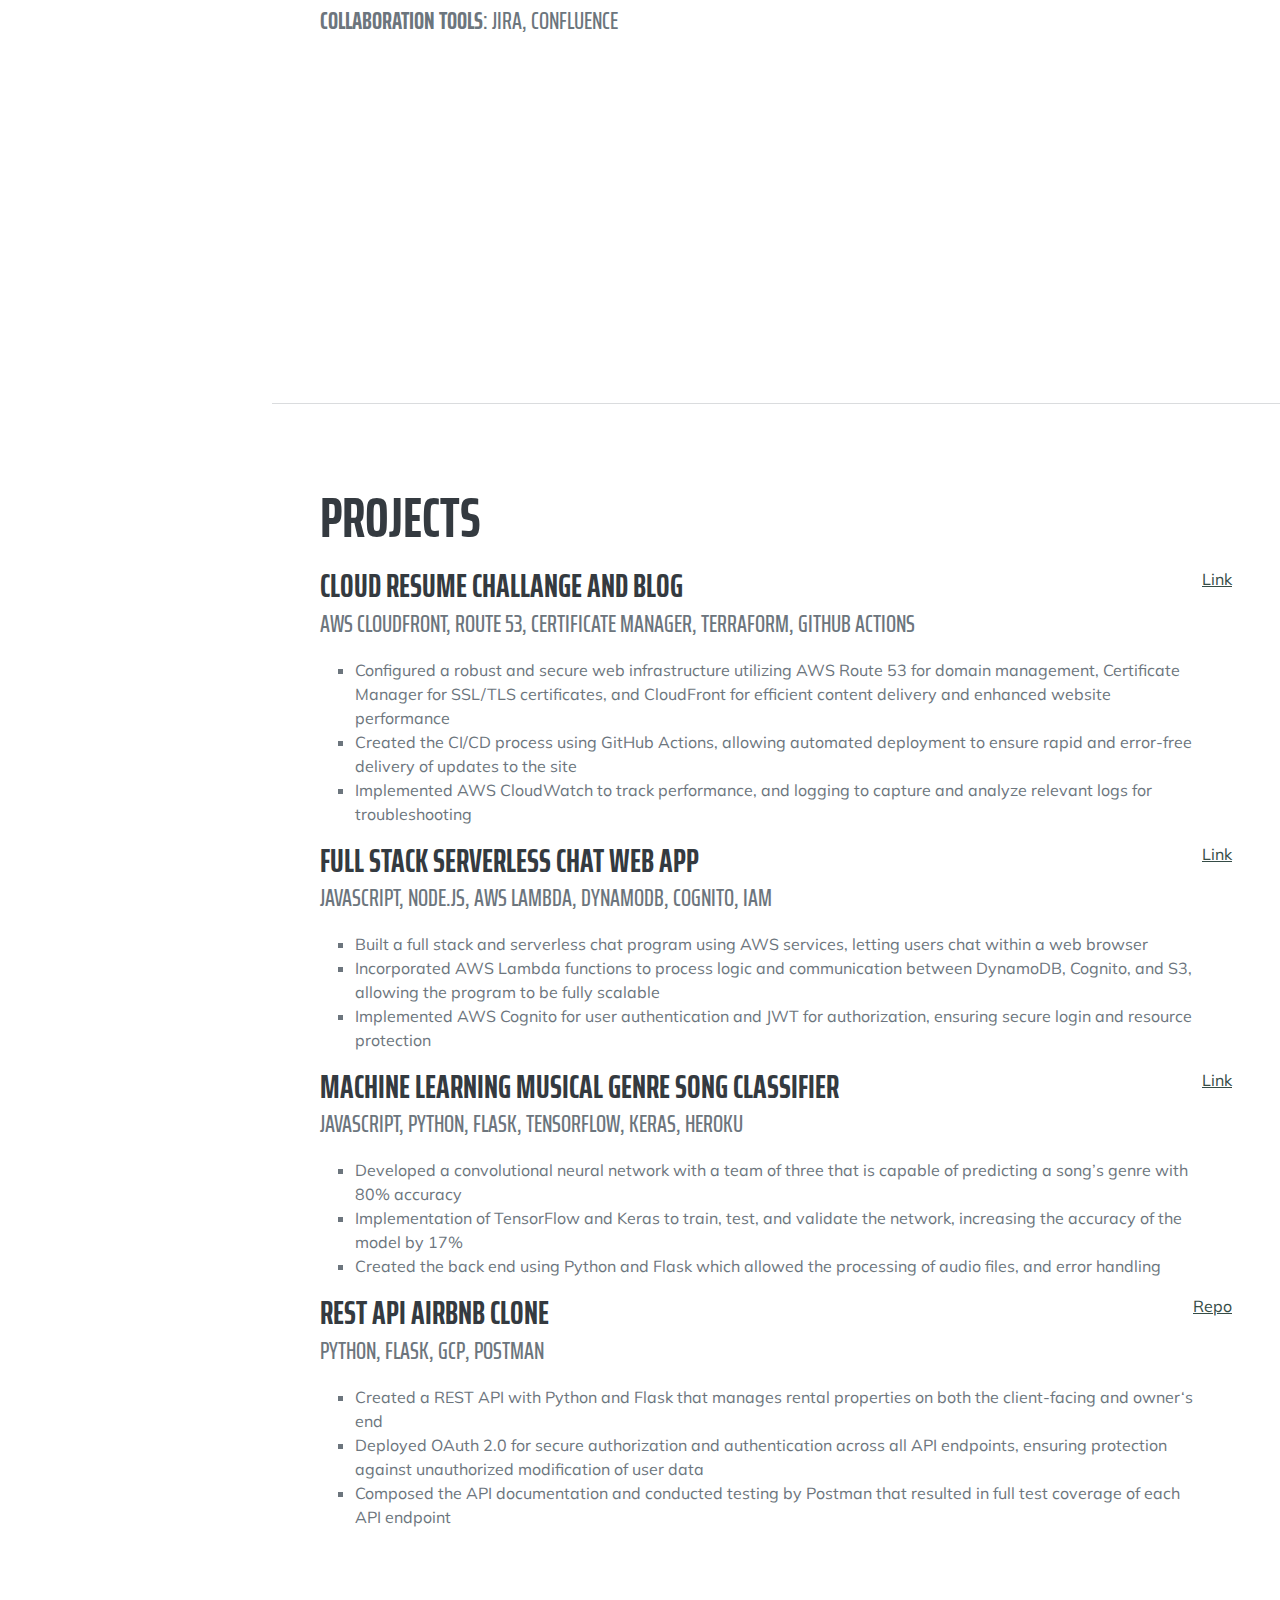
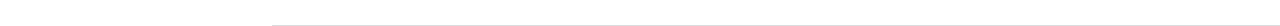
==== commit 9bd6788c: "Began splicing the domain into the subdomain, so I can pass it to API-GW" ====
--- a/resume/index.html
+++ b/resume/index.html
@@ -44,6 +44,7 @@
             <!-- About-->
             <section class="resume-section" id="about">
                 <div class="resume-section-content">
+                    <div class="vistorcount"></div>
                     <h1 class="mb-0">
                         Kurt
                         <span class="text-primary">Kühn</span>
@@ -140,6 +141,7 @@
             </section>
 
             <!-- Projects-->
+            
             <hr class="m-0" />
             <section class="resume-section" id="projects">
                 <div class="resume-section-content">
